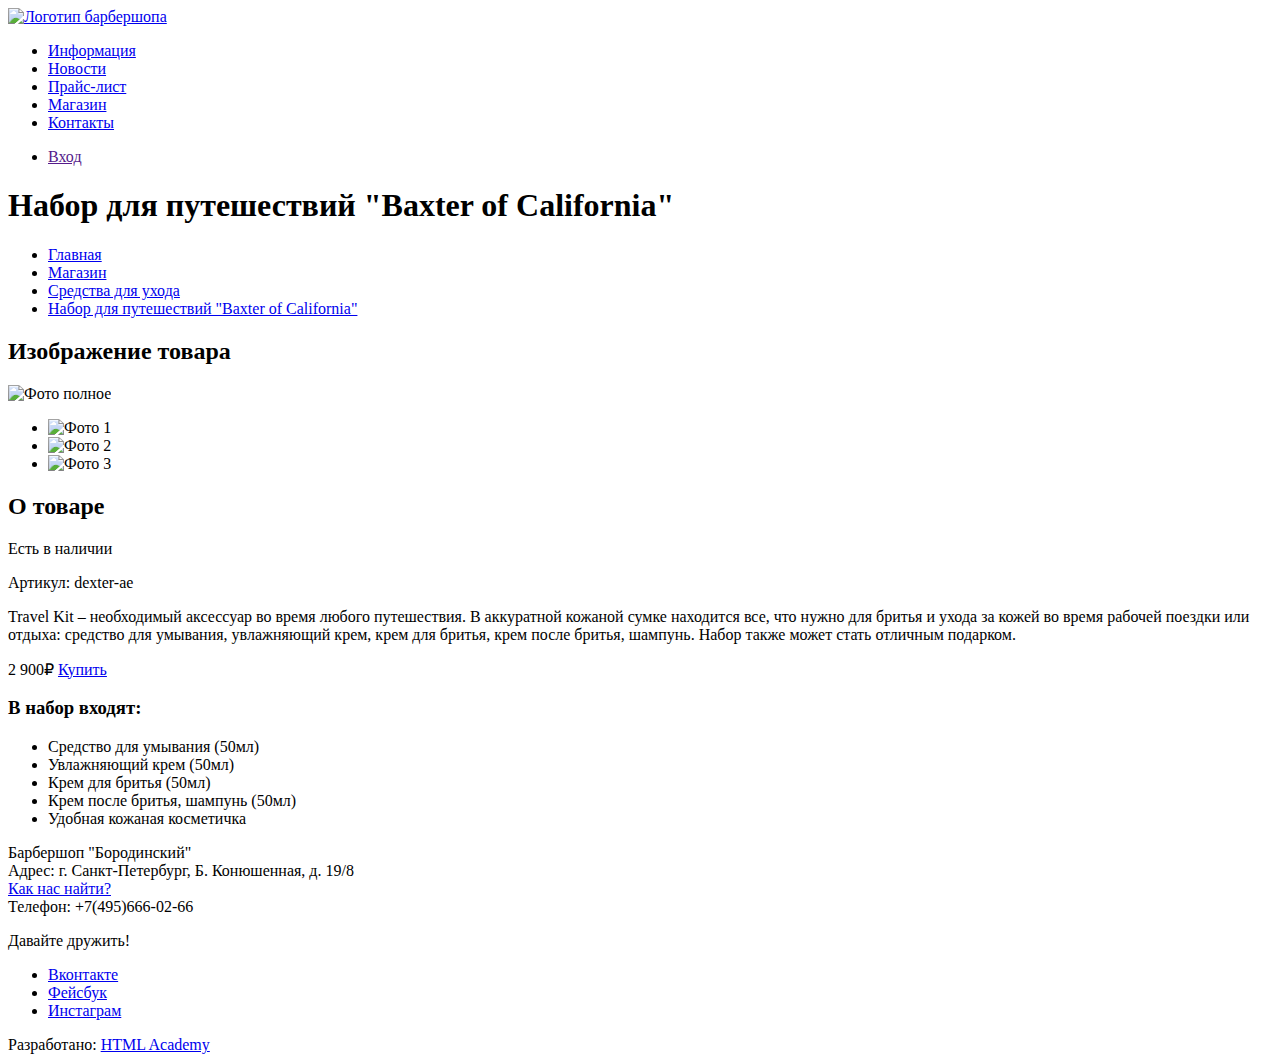
==== catalog-item.html @ 33762629 "Выполнила разметку" ====
<!<!DOCTYPE html>
<html lang="ru">
  <head>
    <meta charset="utf-8">
    <title>Набор для путешествий "Baxter of California"</title>
  </head>
  <body>
    <header class="main-header">
      <nav class="main-navigation">
        <a class="main-header-logo" href="index.html">
          <img scr="img/index-logo.svg" alt="Логотип барбершопа "Бородинский"">
        </a>
        <ul class="site-navigation">
          <li><a href="info.html">Информация</a</li>
          <li><a href="news.html">Новости</a></li>
          <li><a href="price.html">Прайс-лист</a></li>
          <li class="site-navigation-current"><a href="shop.html">Магазин</a></li>
          <li><a href="contacts.html">Контакты</a></li>
        </ul>
        <ul class="user-navigation">
          <li><a href="">Вход</a></li>
        </ul>
      </nav>
    </header>
    <main class="container">
      <h1 class="page-title">Набор для путешествий "Baxter of California"</h1>
      <ul class="breadcrumbs">
        <li><a href="index.html">Главная</a></li>
        <li><a href="shop.html">Магазин</a></li>
        <li><a href="catalog.html">Средства для ухода</a></li>
        <li class="breadcrumbs-current"><a href="catalog-item.html">Набор для путешествий "Baxter of California"</a></li>
      </ul>
      <section class="item-photos">
        <h2 class="visually-hidden">Изображение товара</h2>
        <p><img src="img/product-big.jpg" alt="Фото полное"></p>
        <ul>
          <li><img src="img/product-small-1.jpg" alt="Фото 1"></li>
          <li><img src="img/product-small-2.jpg" alt="Фото 2"></li>
          <li><img src="iimg/product-small-3.jpg" alt="Фото 3"></li>
        </ul>
      </section>
      <section class="item-info">
        <h2 class="visually-hidden">О товаре</h2>
        <p class="item-availability">Есть в наличии</p>
        <p class="item-article">Артикул: dexter-ae</p>
        <p class="item-description">Travel Kit – необходимый аксессуар во время любого путешествия. В аккуратной кожаной сумке находится все, что нужно для бритья и ухода за кожей во время рабочей поездки или отдыха: средство для умывания, увлажняющий крем, крем для бритья, крем после бритья, шампунь. Набор также может стать отличным подарком.</p>
        <p class="item-price">
          <span>2 900₽</span>
          <a class="button" href="#">Купить</a>
        </p>
        <h3>В набор входят:</h3>
        <ul>
          <li>Средство для умывания (50мл)</li>
          <li>Увлажняющий крем (50мл)</li>
          <li>Крем для бритья (50мл)</li>
          <li>Крем после бритья, шампунь (50мл)</li>
          <li>Удобная кожаная косметичка</li>
        </ul>
      </section>
      <footer class="general-footer">
        <p class="footer-contacts">
          Барбершоп "Бородинский"<br>
          Адрес: г. Санкт-Петербург, Б. Конюшенная, д. 19/8<br>
          <a href="map.html">Как нас найти?</a><br>
          Телефон: +7(495)666-02-66
        </p>
        <div class="footer-social">
          <span>Давайте дружить!</span>
          <ul>
            <li class="social-button social-button-vk"><a href="#">Вконтакте</a></li>
            <li class="social-button social-button-fb"><a href="#">Фейсбук</a></li>
            <li class="social-button social-button-inst"><a href="#">Инстаграм</a></li>
          </ul>
        </div>
        <div class="footer-devs">
          <span>Разработано:</span>
          <a class="button" href="https://htmlacademy.ru">HTML Academy</a>
        </div>
      </footer>
    </main>
  </body>
</html>
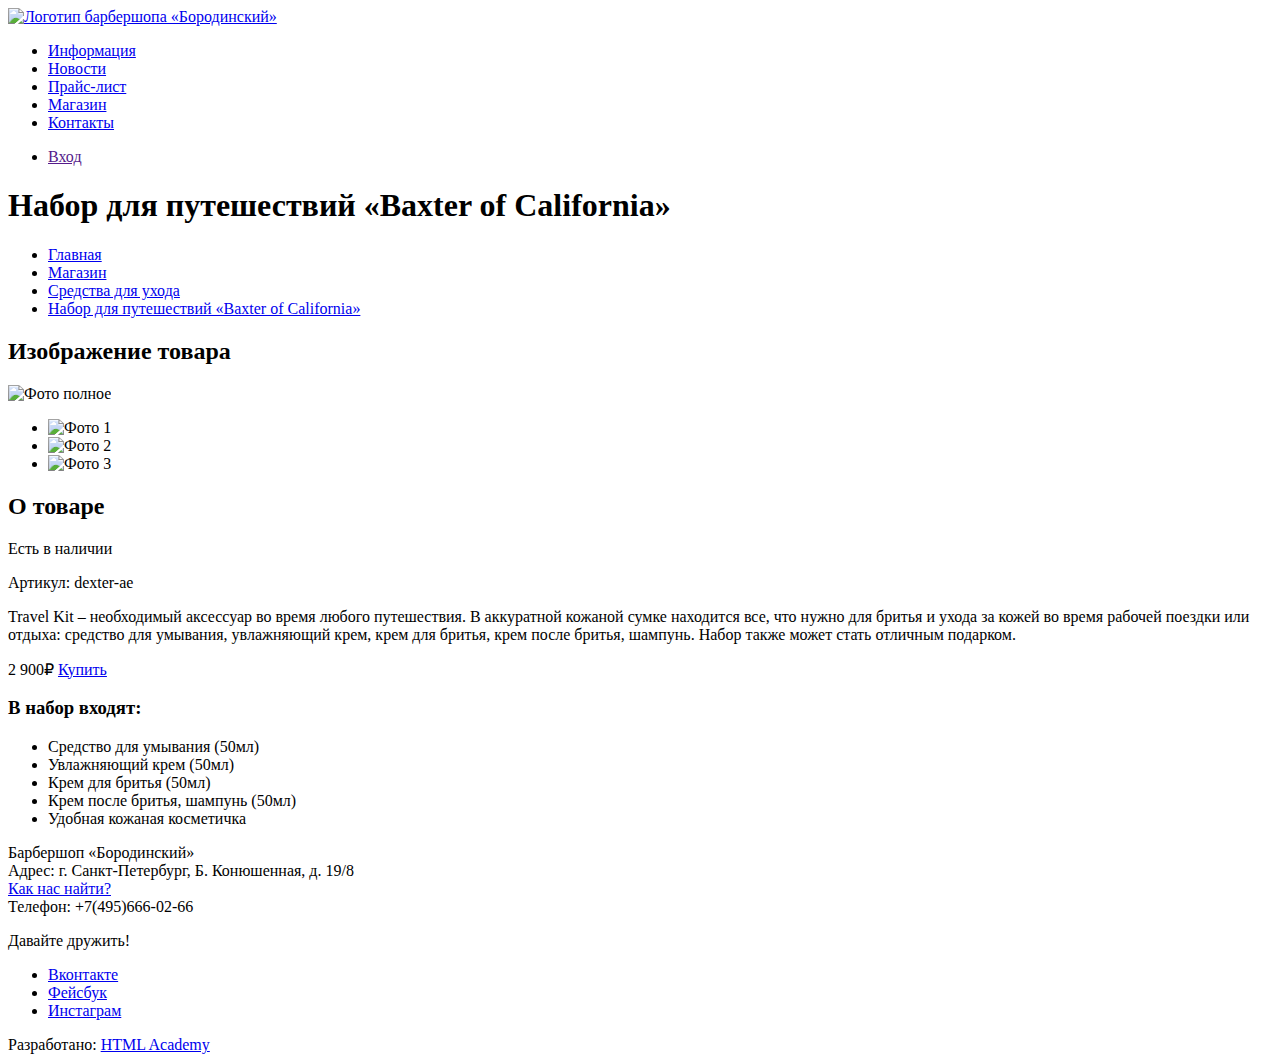
==== commit 15cea607: "Поправила косяки разметки" ====
--- a/catalog-item.html
+++ b/catalog-item.html
@@ -1,17 +1,17 @@
-<!<!DOCTYPE html>
+<!DOCTYPE html>
 <html lang="ru">
   <head>
     <meta charset="utf-8">
-    <title>Набор для путешествий "Baxter of California"</title>
+    <title>Набор для путешествий «Baxter of California»</title>
   </head>
   <body>
     <header class="main-header">
       <nav class="main-navigation">
         <a class="main-header-logo" href="index.html">
-          <img scr="img/index-logo.svg" alt="Логотип барбершопа "Бородинский"">
+          <img src="img/index-logo.svg" alt="Логотип барбершопа «Бородинский»">
         </a>
         <ul class="site-navigation">
-          <li><a href="info.html">Информация</a</li>
+          <li><a href="info.html">Информация</a></li>
           <li><a href="news.html">Новости</a></li>
           <li><a href="price.html">Прайс-лист</a></li>
           <li class="site-navigation-current"><a href="shop.html">Магазин</a></li>
@@ -23,12 +23,12 @@
       </nav>
     </header>
     <main class="container">
-      <h1 class="page-title">Набор для путешествий "Baxter of California"</h1>
+      <h1 class="page-title">Набор для путешествий «Baxter of California»</h1>
       <ul class="breadcrumbs">
         <li><a href="index.html">Главная</a></li>
         <li><a href="shop.html">Магазин</a></li>
         <li><a href="catalog.html">Средства для ухода</a></li>
-        <li class="breadcrumbs-current"><a href="catalog-item.html">Набор для путешествий "Baxter of California"</a></li>
+        <li class="breadcrumbs-current"><a href="catalog-item.html">Набор для путешествий «Baxter of California»</a></li>
       </ul>
       <section class="item-photos">
         <h2 class="visually-hidden">Изображение товара</h2>
@@ -59,7 +59,7 @@
       </section>
       <footer class="general-footer">
         <p class="footer-contacts">
-          Барбершоп "Бородинский"<br>
+          Барбершоп «Бородинский»<br>
           Адрес: г. Санкт-Петербург, Б. Конюшенная, д. 19/8<br>
           <a href="map.html">Как нас найти?</a><br>
           Телефон: +7(495)666-02-66
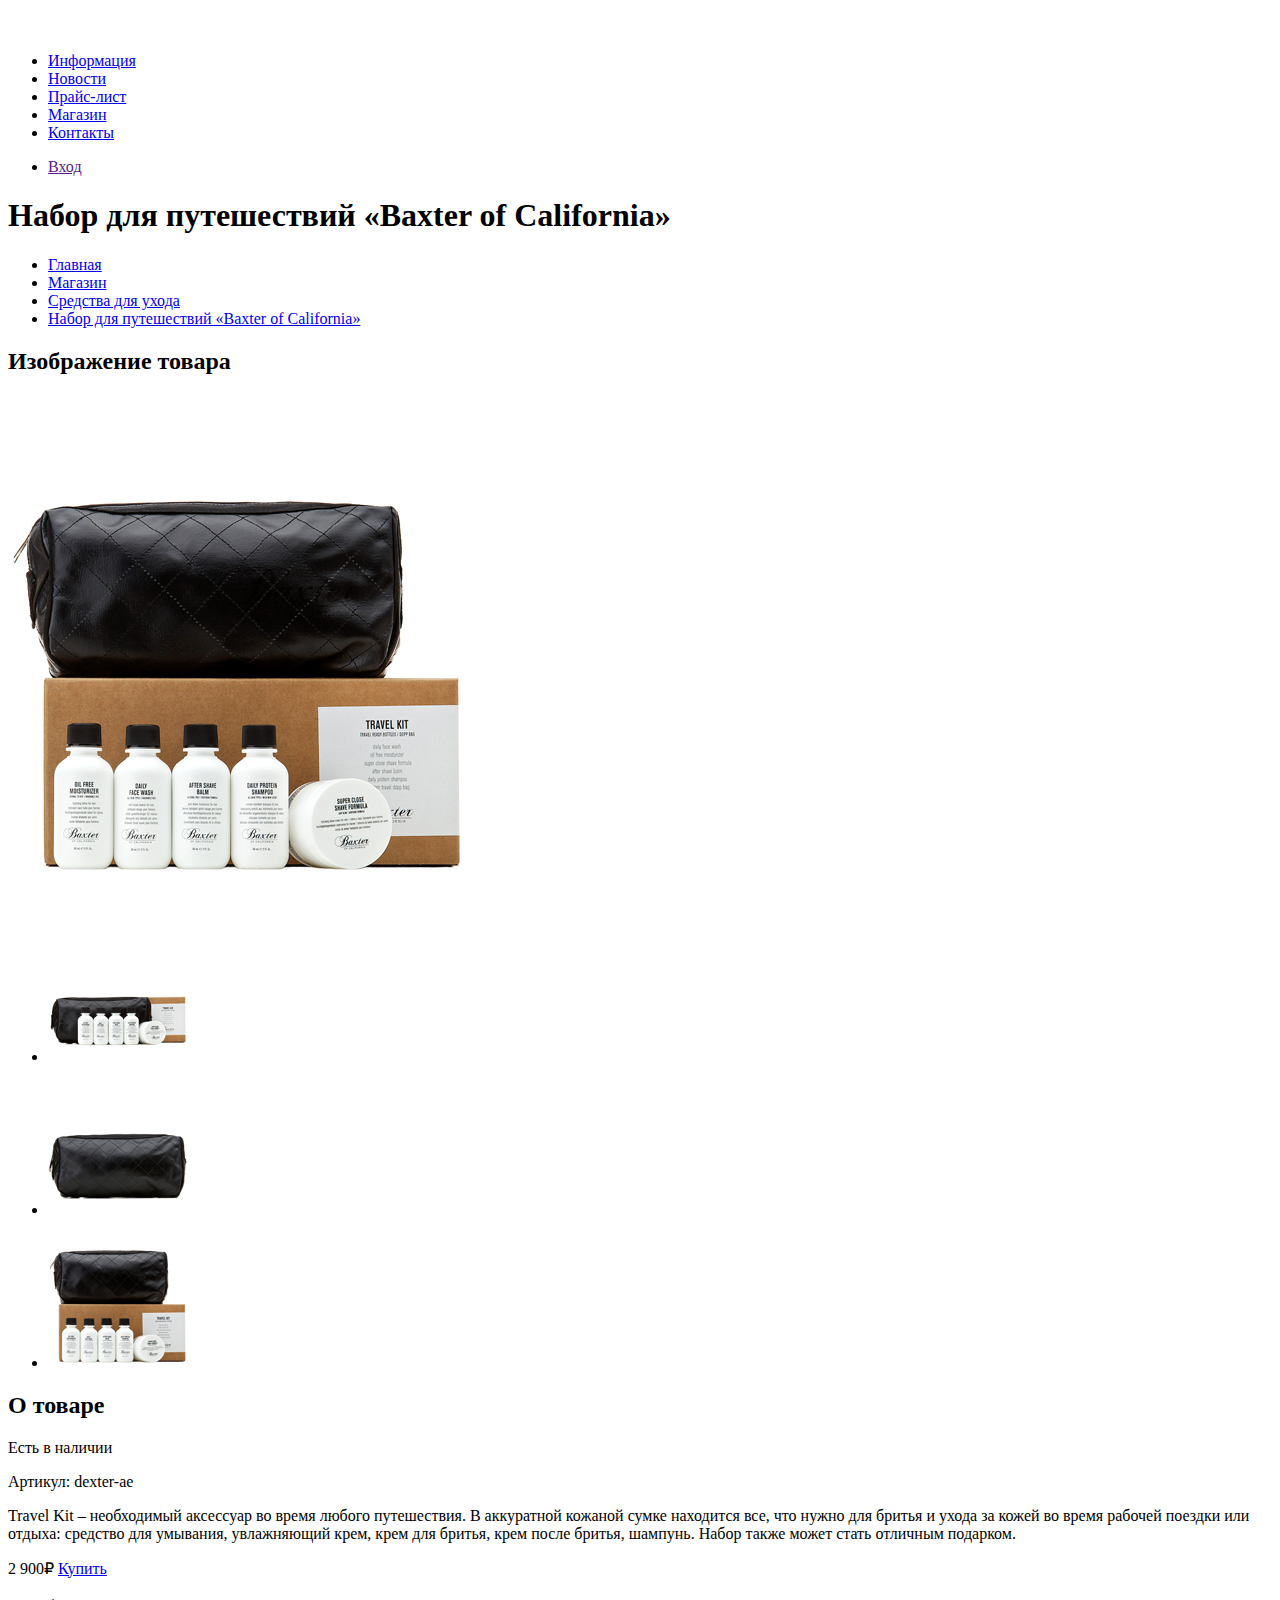
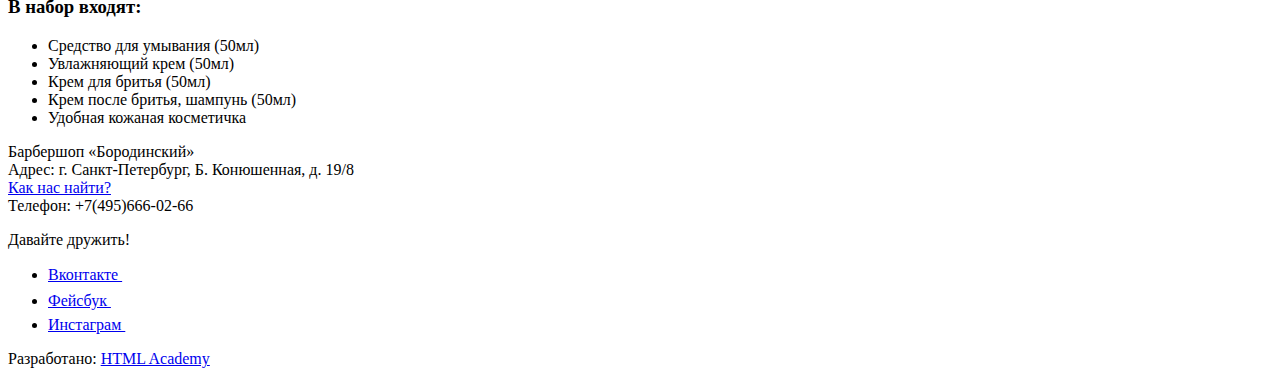
==== commit 6363bbd2: "Добавила графику и разметила страницу Прайс-лист" ====
--- a/catalog-item.html
+++ b/catalog-item.html
@@ -8,13 +8,13 @@
     <header class="main-header">
       <nav class="main-navigation">
         <a class="main-header-logo" href="index.html">
-          <img src="img/index-logo.svg" alt="Логотип барбершопа «Бородинский»">
+          <img src="img/logo.svg" alt="Логотип барбершопа «Бородинский»" width="111" height="24">
         </a>
         <ul class="site-navigation">
           <li><a href="info.html">Информация</a></li>
           <li><a href="news.html">Новости</a></li>
           <li><a href="price.html">Прайс-лист</a></li>
-          <li class="site-navigation-current"><a href="shop.html">Магазин</a></li>
+          <li class="site-navigation-current"><a href="catalog.html">Магазин</a></li>
           <li><a href="contacts.html">Контакты</a></li>
         </ul>
         <ul class="user-navigation">
@@ -32,11 +32,11 @@
       </ul>
       <section class="item-photos">
         <h2 class="visually-hidden">Изображение товара</h2>
-        <p><img src="img/product-big.jpg" alt="Фото полное"></p>
+        <p><img src="img/product-big.png" alt="Фото полное" width="460" height="498"></p>
         <ul>
-          <li><img src="img/product-small-1.jpg" alt="Фото 1"></li>
-          <li><img src="img/product-small-2.jpg" alt="Фото 2"></li>
-          <li><img src="iimg/product-small-3.jpg" alt="Фото 3"></li>
+          <li><img src="img/product-small-1.png" alt="Фото 1" width="140" height="149"></li>
+          <li><img src="img/product-small-2.png" alt="Фото 2" "140" height="149"></li>
+          <li><img src="img/product-small-3.png" alt="Фото 3" "140" height="149"></li>
         </ul>
       </section>
       <section class="item-info">
@@ -67,9 +67,15 @@
         <div class="footer-social">
           <span>Давайте дружить!</span>
           <ul>
-            <li class="social-button social-button-vk"><a href="#">Вконтакте</a></li>
-            <li class="social-button social-button-fb"><a href="#">Фейсбук</a></li>
-            <li class="social-button social-button-inst"><a href="#">Инстаграм</a></li>
+            <li class="social-button social-button-vk"><a href="#">Вконтакте
+              <img src="img/vk.svg" alt="Вконтакте" width="27" height="15">
+            </a></li>
+            <li class="social-button social-button-fb"><a href="#">Фейсбук
+              <img src="img/facebook.svg" alt="Фэйсбук" width="11" height="22">
+            </a></li>
+            <li class="social-button social-button-inst"><a href="#">Инстаграм
+              <img src="img/instagram.svg" alt="Инстаграм" width="20" height="20">
+            </a></li>
           </ul>
         </div>
         <div class="footer-devs">
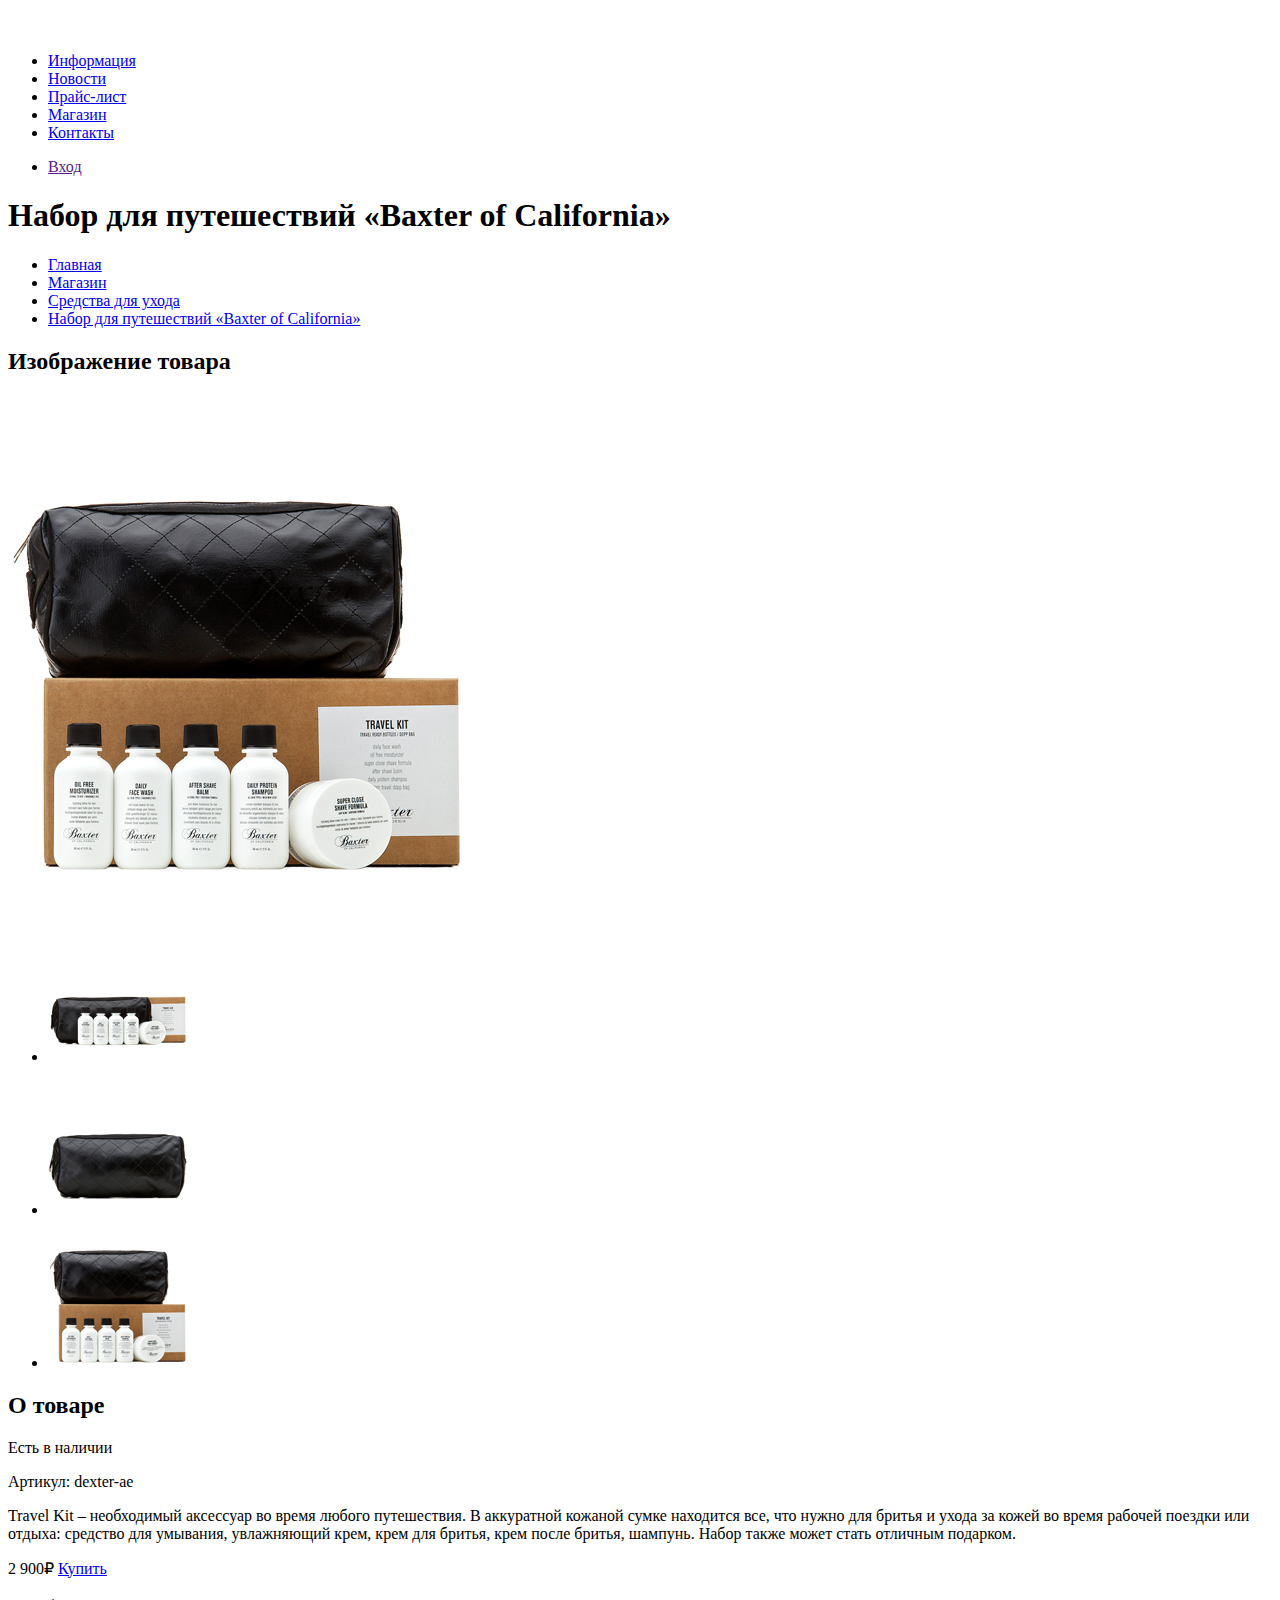
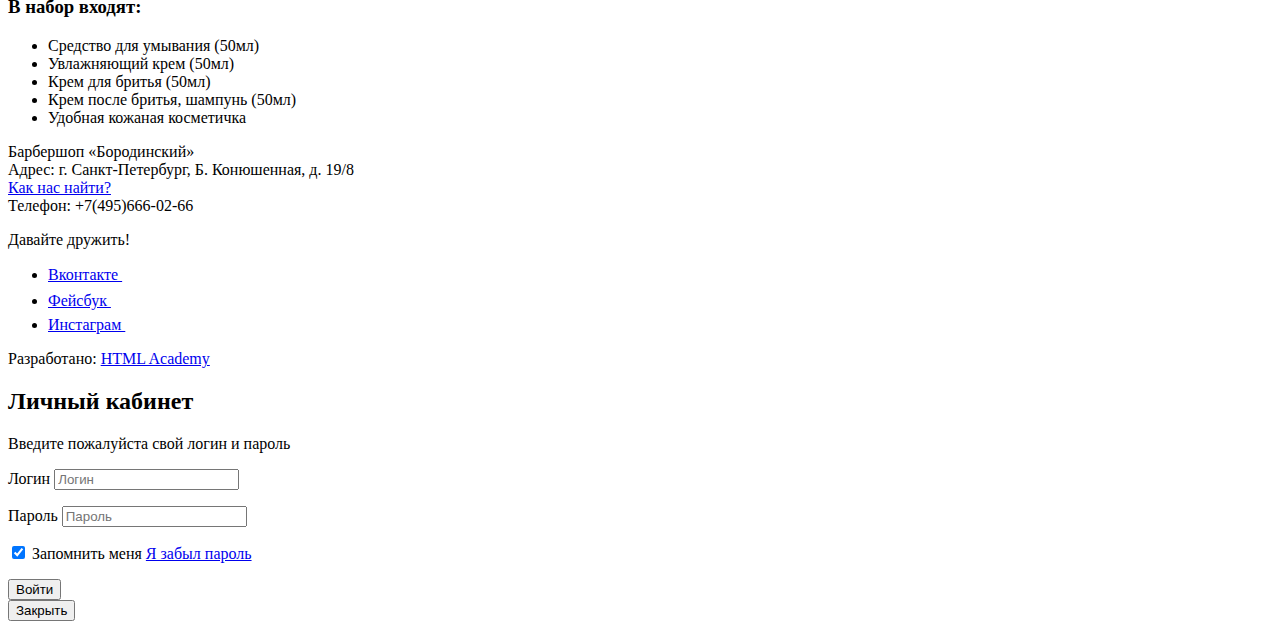
==== commit 1f54475f: "Добавила формы, проверила доступность" ====
--- a/catalog-item.html
+++ b/catalog-item.html
@@ -32,11 +32,11 @@
       </ul>
       <section class="item-photos">
         <h2 class="visually-hidden">Изображение товара</h2>
-        <p><img src="img/product-big.png" alt="Фото полное" width="460" height="498"></p>
+        <p><img src="img/product-big.png" alt="Фото набора со всеми продуктами" width="460" height="498"></p>
         <ul>
-          <li><img src="img/product-small-1.png" alt="Фото 1" width="140" height="149"></li>
-          <li><img src="img/product-small-2.png" alt="Фото 2" "140" height="149"></li>
-          <li><img src="img/product-small-3.png" alt="Фото 3" "140" height="149"></li>
+          <li><img src="img/product-small-1.png" alt="Фото набора поменьше 1" width="140" height="149"></li>
+          <li><img src="img/product-small-2.png" alt="Фото набора поменьше 2" "140" height="149"></li>
+          <li><img src="img/product-small-3.png" alt="Фото набора поменьше 3" "140" height="149"></li>
         </ul>
       </section>
       <section class="item-info">
@@ -83,6 +83,29 @@
           <a class="button" href="https://htmlacademy.ru">HTML Academy</a>
         </div>
       </footer>
+      <section class="modal modal-login">
+        <h2>Личный кабинет</h2>
+        <p>Введите пожалуйста свой логин и пароль</p>
+        <form action="" method="get">
+          <p>
+            <label class="visually-hidden" for="user-login">Логин</label>
+            <input class="login-icon-user" type="text" name="login" id="user-login" placeholder="Логин">
+          </p>
+          <p>
+            <label class="visually-hidden" for="user-password">Пароль</label>
+            <input class="login-icon-password" type="password" name="password" id="user-password" placeholder="Пароль">
+          </p>
+          <p>
+            <label>
+              <input type="checkbox" name="remember" checked>
+              Запомнить меня
+            </label>
+            <a class="restore" href="#">Я забыл пароль</a>
+          </p>
+          <button class="button button-login" type="submit">Войти</button>
+        </form>
+        <button class="modal-close" type="button">Закрыть</button>
+      </section>
     </main>
   </body>
 </html>
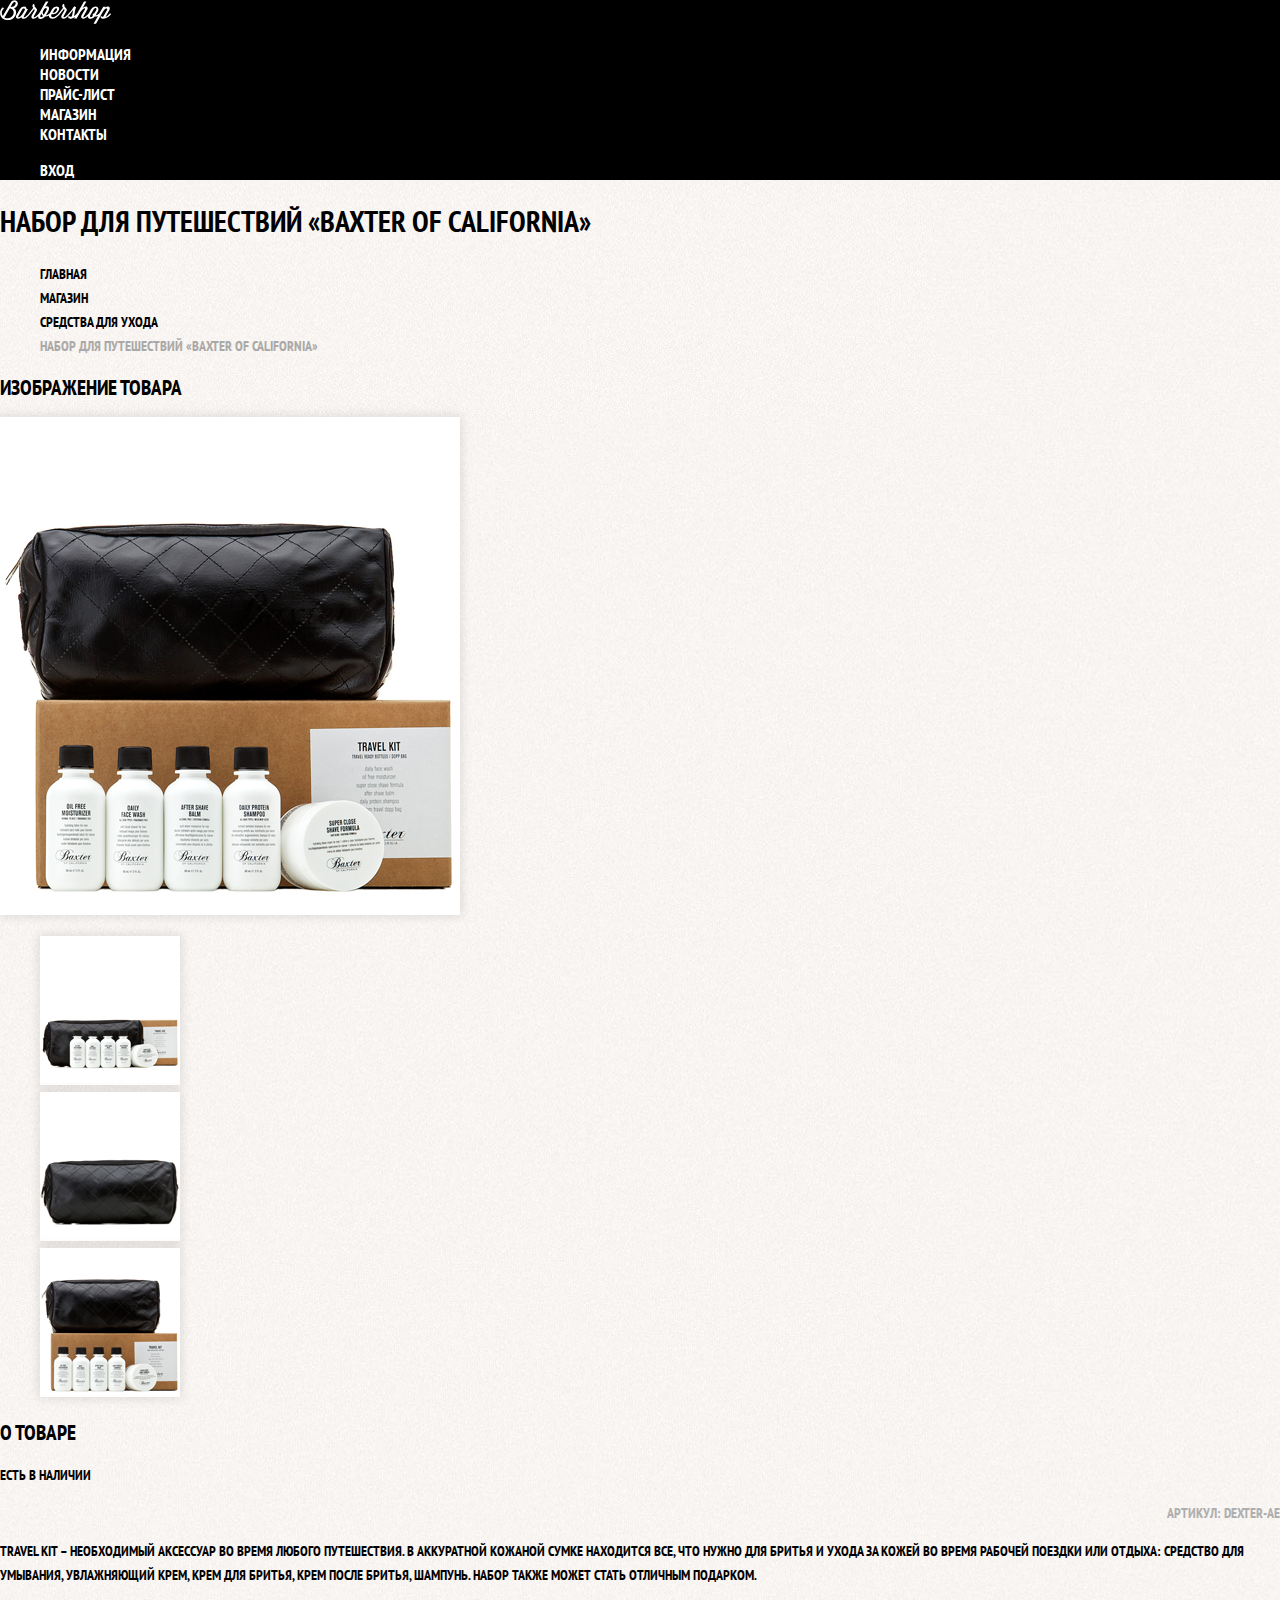
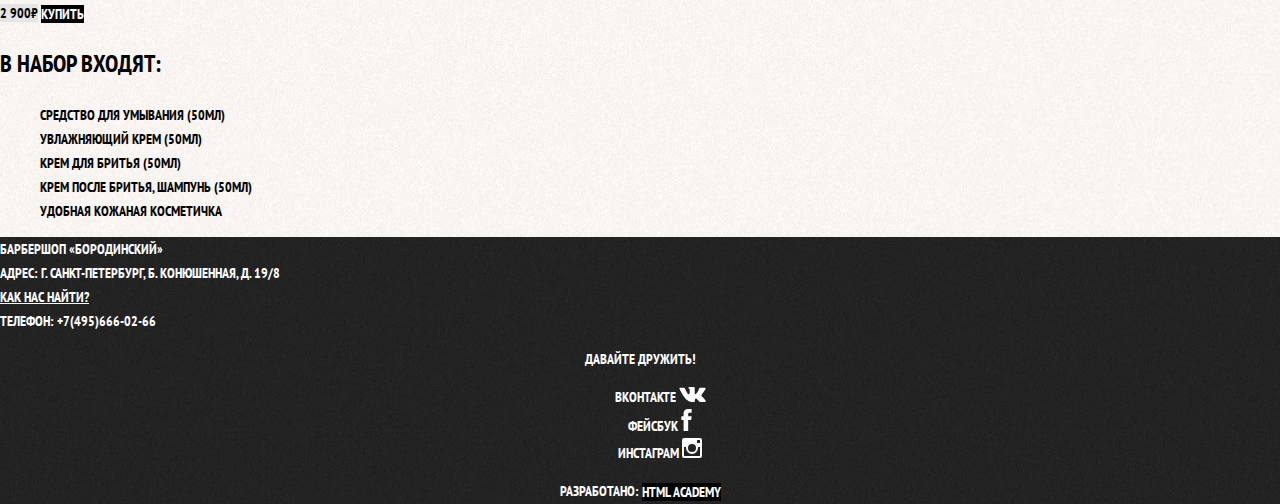
==== commit aabb85a1: "Выполнила базовую стилизацию" ====
--- a/catalog-item.html
+++ b/catalog-item.html
@@ -3,8 +3,11 @@
   <head>
     <meta charset="utf-8">
     <title>Набор для путешествий «Baxter of California»</title>
+    <link href="https://fonts.googleapis.com/css?family=PT+Sans+Narrow:400,700&amp;subset=cyrillic" rel="stylesheet">
+    <link href="css/normalize.css" rel="stylesheet">
+    <link href="css/style.css" rel="stylesheet">
   </head>
-  <body>
+  <body class="inner-page">
     <header class="main-header">
       <nav class="main-navigation">
         <a class="main-header-logo" href="index.html">
@@ -28,12 +31,12 @@
         <li><a href="index.html">Главная</a></li>
         <li><a href="shop.html">Магазин</a></li>
         <li><a href="catalog.html">Средства для ухода</a></li>
-        <li class="breadcrumbs-current"><a href="catalog-item.html">Набор для путешествий «Baxter of California»</a></li>
+        <li class="breadcrumbs-current">Набор для путешествий «Baxter of California»</li>
       </ul>
       <section class="item-photos">
         <h2 class="visually-hidden">Изображение товара</h2>
         <p><img src="img/product-big.png" alt="Фото набора со всеми продуктами" width="460" height="498"></p>
-        <ul>
+        <ul class="item-photo-preview">
           <li><img src="img/product-small-1.png" alt="Фото набора поменьше 1" width="140" height="149"></li>
           <li><img src="img/product-small-2.png" alt="Фото набора поменьше 2" "140" height="149"></li>
           <li><img src="img/product-small-3.png" alt="Фото набора поменьше 3" "140" height="149"></li>
@@ -86,7 +89,7 @@
       <section class="modal modal-login">
         <h2>Личный кабинет</h2>
         <p>Введите пожалуйста свой логин и пароль</p>
-        <form action="" method="get">
+        <form class="login-form" action="https://echo.htmlacademy.ru" method="post">
           <p>
             <label class="visually-hidden" for="user-login">Логин</label>
             <input class="login-icon-user" type="text" name="login" id="user-login" placeholder="Логин">
--- a/css/style.css
+++ b/css/style.css
@@ -0,0 +1,384 @@
+body {
+  margin: 0;
+  padding: 0;
+
+  font-family: "PT Sans Narrow", Arial, sans-serif;
+  font-size: 14px;
+  line-height: 24px;
+  text-transform: uppercase;
+  font-weight: 700;
+  color: #ffffff;
+
+  background-color: #000000;
+  background-image: url("../img/main-background.jpg");
+  background-position: top center;
+  background-repeat: no-repeat;
+}
+
+.inner-page {
+  color: #000000;
+
+  background-color: #f9f6f3;
+  background-image: url("../img/pattern-light.jpg");
+  background-position: 0 0;
+  background-repeat: repeat;
+}
+
+a {
+  text-decoration: none;
+}
+
+.button {
+  font: inherit;
+
+  text-align: center;
+  color: #ffffff;
+  vertical-align: middle;
+  text-transform: uppercase;
+
+  background-color: #000000;
+  border: none;
+}
+
+.button:focus,
+.button:hover,
+.button:active {
+  background-color: #663d15;
+}
+.main-navigation {
+  font-size: 16px;
+  line-height: 20px;
+  color: #ffffff;
+
+  background-color: #000000;
+}
+
+.site-navigation,
+.user-navigation {
+  list-style: none;
+}
+
+.site-navigation a,
+.user-navigation a {
+  color: #ffffff;
+}
+
+.site-navigation a:hover,
+.site-navigation a:focus,
+.user-navigation a:hover,
+.user-navigation a:focus {
+  background-color: #242424;
+}
+
+.features-list {
+  list-style: none;
+}
+
+.feature-item {
+  text-align: center;
+}
+
+.feature-item h3 {
+  font-size: 32px;
+  line-height: 40px;
+}
+
+.index-column {
+  color: #000000;
+
+  background-color: #ffffff;
+  background-image: url("../img/pattern-light.jpg");
+  background-position: 0 0;
+  background-repeat: repeat;
+}
+
+.index-column h2 {
+  font-size: 32px;
+  line-height: 40px;
+}
+
+.news-list {
+  list-style: none;
+}
+
+.news-item time {
+  text-transform: none;
+}
+
+.gallery-content {
+  background-color: #e5e5e5;
+  border: 7px solid #ffffff;
+}
+
+.appointment-info input {
+  font: inherit;
+
+  background-color: transparent;
+  border: 2px solid #000000;
+}
+
+.appointment-item input:focus {
+  border-color: #663d15;
+}
+
+.page-title {
+  font-size: 30px;
+  line-height: 42px;
+}
+
+.breadcrumbs {
+  list-style: none;
+}
+
+.breadcrumbs a {
+  color: #000000;
+}
+
+.breadcrumbs a:hover,
+.breadcrumbs a:focus{
+  text-decoration: underline;
+}
+
+.breadcrumbs-current{
+  color: #aba9a7;
+}
+
+.filters fieldset {
+  border: none;
+}
+
+.filters legend {
+  font-size: 24px;
+  line-height: 30px;
+}
+
+.filters ul {
+  list-style: none;
+  line-height: 18px;
+}
+
+.filter-input:hover + label,
+.filter-input:focus + label {
+  color: #663d15;
+}
+
+.filter-input:disabled + label {
+  color: #000000;
+
+  opacity: 0.5;
+}
+
+.item-list {
+  list-style: none;
+}
+
+.item-card {
+  background-color: #f8f8f8;
+  box-shadow: 0 0 10px rgba(0, 0, 0, 0.1);
+}
+
+.item-card:hover {
+  box-shadow: 0 0 10px rgba(0, 0, 0, 0.2);
+}
+
+.item-card a {
+  color: #000000;
+}
+
+.item-card h3 {
+  font-size: 14px;
+  line-height: 18px;
+}
+
+.item-class {
+  text-transform: none;
+}
+
+.item-price span {
+  font-size: 14px;
+  line-height: 20px;
+  text-align: center;
+
+  background-color: #e5e5e5;
+}
+
+.item-price .button {
+  color: #ffffff;
+  line-height: 20px;
+}
+
+.pagination-list {
+  list-style: none;
+}
+
+.pagination-item a{
+  color: #ffffff;
+
+  background-color: #000000;
+}
+
+.pagination-item a:hover,
+.pagination-item a:focus,
+.pagination-item a:active {
+  background-color: #663d15;
+}
+
+.pagination-item-current a{
+  color: #000000;
+
+  background-color: #ffffff;
+}
+
+.pagination-item-current a:hover,
+.pagination-item-current a:focus,
+.pagination-item-current a:active {
+  color: #000000;
+
+  background-color: #ffffff;
+}
+
+.item-photo-preview {
+  list-style: none;
+}
+
+.item-photos img {
+  box-shadow: 0 0 10px 2px rgba(0, 0, 0, 0.1);
+}
+
+.item-article {
+  text-align: right;
+  color: #aeaeae;
+}
+
+.item-info h3 {
+  font-size: 24px;
+  line-height: 30px;
+}
+
+.item-info ul {
+  list-style: none;
+}
+
+.price-slogan {
+  font-size: 48px;
+  line-height: 48px;
+  text-align: center;
+}
+
+.use-products h2{
+  font-size: 24px;
+  line-height: 30px;
+}
+
+.use-products ul {
+  list-style: none;
+}
+
+.our-price h2 {
+  font-size: 24px;
+  line-height: 30px;
+}
+
+.our-price table {
+  border-collapse: collapse;
+}
+
+.our-price td {
+  border: 2px solid #000000;
+  border-collapse: collapse;
+
+  background-color: #f9f6f3;
+}
+
+.short-about-us h2 {
+  font-size: 24px;
+  line-height: 30px;
+}
+
+.general-footer {
+  color: #ffffff;
+
+  background-color: #232323;
+  background-image: url("../img/pattern-dark.jpg");
+  background-position: 0 0;
+  background-repeat: repeat;
+}
+
+.footer-contacts a{
+  color: #ffffff;
+  text-decoration: underline;
+}
+.footer-contacts a:hover,
+.footer-contacts a:focus {
+  text-decoration: none;
+}
+
+.footer-social {
+  text-align: center;
+}
+
+.footer-social ul {
+  list-style: none;
+}
+
+.social-button a {
+  color: #ffffff;
+}
+
+.footer-devs {
+  text-align: center;
+}
+
+.footer-devs .button:hover,
+.footer-devs .button:focus {
+  color: #000000;
+
+  background-color: #ffffff;
+}
+
+.modal {
+  color: #000000;
+
+  background-color: #ffffff;
+  background-image: url("../img/pattern-light.jpg");
+  background-position: 0 0;
+  background-repeat: repeat;
+}
+
+.modal h2 {
+  font-size: 30px;
+  line-height: 42px;
+}
+
+.login-form input[type="text"],
+.login-form input[type="password"] {
+  font: inherit;
+  color: #000000;
+  text-transform: uppercase;
+
+  background-color: #f9f6f3;
+  border: 2px solid #000000;
+}
+
+.login-form input:focus {
+  border-color: #663d15;
+}
+
+.login-checkbox:focus,
+.login-checkbox:hover {
+  color: #663d15;
+}
+
+.restore {
+  color: #000000;
+  text-decoration: underline;
+}
+
+.restore:hover,
+.restore:focus {
+  text-decoration: none;
+}
+
+.modal {
+  display: none;
+}
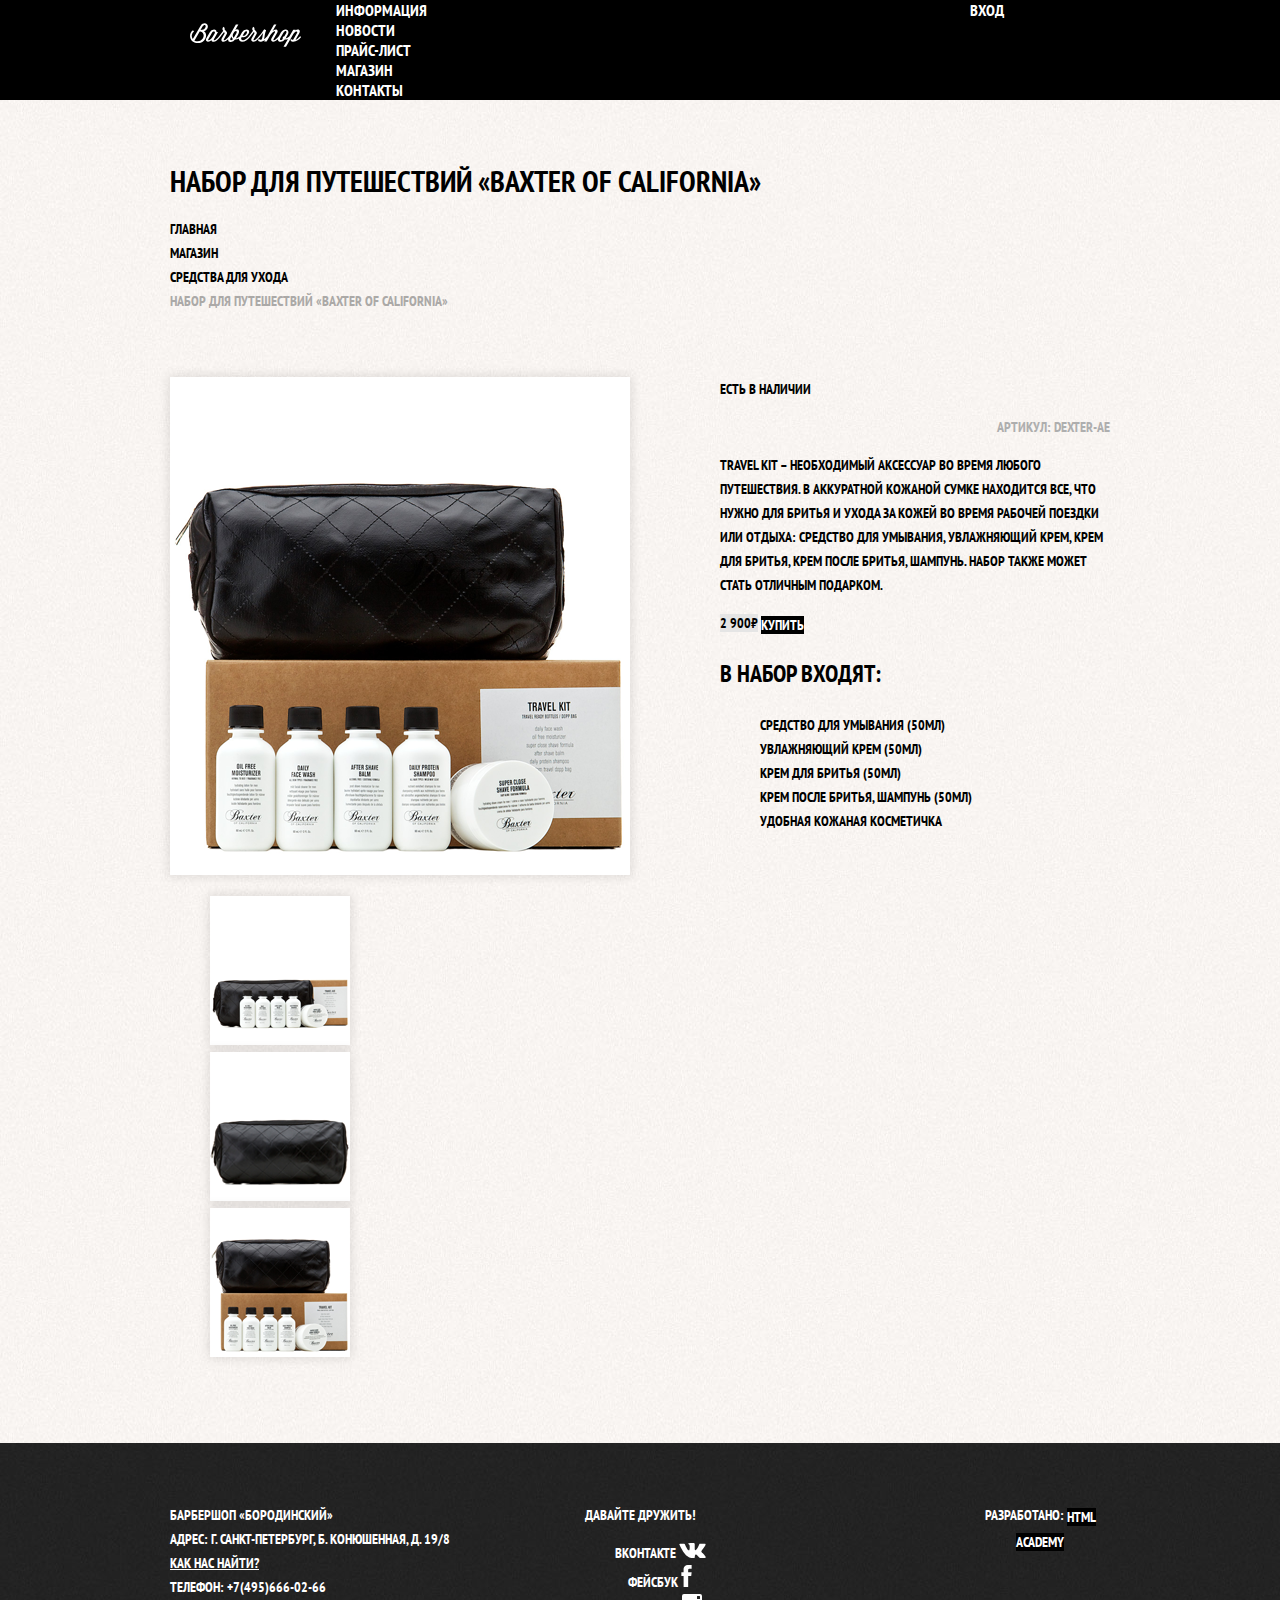
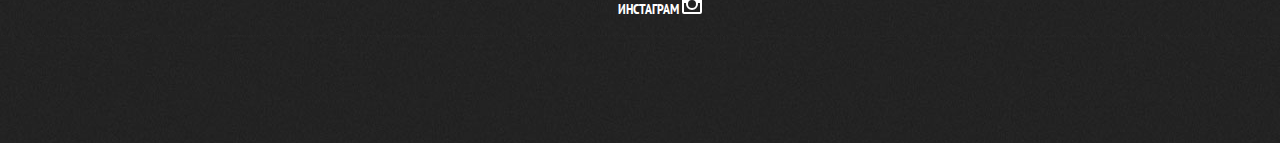
==== commit 304d9770: "Начала строить сетку" ====
--- a/catalog-item.html
+++ b/catalog-item.html
@@ -10,9 +10,10 @@
   <body class="inner-page">
     <header class="main-header">
       <nav class="main-navigation">
-        <a class="main-header-logo" href="index.html">
-          <img src="img/logo.svg" alt="Логотип барбершопа «Бородинский»" width="111" height="24">
-        </a>
+        <div class="main-navigation-wrapper container">
+          <a class="general-header-logo" href="index.html">
+            <img src="img/logo.svg" alt="Логотип барбершопа «Бородинский»" width="111" height="24">
+          </a>
         <ul class="site-navigation">
           <li><a href="info.html">Информация</a></li>
           <li><a href="news.html">Новости</a></li>
@@ -33,34 +34,38 @@
         <li><a href="catalog.html">Средства для ухода</a></li>
         <li class="breadcrumbs-current">Набор для путешествий «Baxter of California»</li>
       </ul>
-      <section class="item-photos">
-        <h2 class="visually-hidden">Изображение товара</h2>
-        <p><img src="img/product-big.png" alt="Фото набора со всеми продуктами" width="460" height="498"></p>
-        <ul class="item-photo-preview">
-          <li><img src="img/product-small-1.png" alt="Фото набора поменьше 1" width="140" height="149"></li>
-          <li><img src="img/product-small-2.png" alt="Фото набора поменьше 2" "140" height="149"></li>
-          <li><img src="img/product-small-3.png" alt="Фото набора поменьше 3" "140" height="149"></li>
-        </ul>
-      </section>
-      <section class="item-info">
-        <h2 class="visually-hidden">О товаре</h2>
-        <p class="item-availability">Есть в наличии</p>
-        <p class="item-article">Артикул: dexter-ae</p>
-        <p class="item-description">Travel Kit – необходимый аксессуар во время любого путешествия. В аккуратной кожаной сумке находится все, что нужно для бритья и ухода за кожей во время рабочей поездки или отдыха: средство для умывания, увлажняющий крем, крем для бритья, крем после бритья, шампунь. Набор также может стать отличным подарком.</p>
-        <p class="item-price">
-          <span>2 900₽</span>
-          <a class="button" href="#">Купить</a>
-        </p>
-        <h3>В набор входят:</h3>
-        <ul>
-          <li>Средство для умывания (50мл)</li>
-          <li>Увлажняющий крем (50мл)</li>
-          <li>Крем для бритья (50мл)</li>
-          <li>Крем после бритья, шампунь (50мл)</li>
-          <li>Удобная кожаная косметичка</li>
-        </ul>
-      </section>
-      <footer class="general-footer">
+      <div class="catalog-columns">
+        <section class="item-photos">
+          <h2 class="visually-hidden">Изображение товара</h2>
+          <p><img src="img/product-big.png" alt="Фото набора со всеми продуктами" width="460" height="498"></p>
+          <ul class="item-photo-preview">
+            <li><img src="img/product-small-1.png" alt="Фото набора поменьше 1" width="140" height="149"></li>
+            <li><img src="img/product-small-2.png" alt="Фото набора поменьше 2" "140" height="149"></li>
+            <li><img src="img/product-small-3.png" alt="Фото набора поменьше 3" "140" height="149"></li>
+          </ul>
+        </section>
+        <section class="item-info">
+          <h2 class="visually-hidden">О товаре</h2>
+          <p class="item-availability">Есть в наличии</p>
+          <p class="item-article">Артикул: dexter-ae</p>
+          <p class="item-description">Travel Kit – необходимый аксессуар во время любого путешествия. В аккуратной кожаной сумке находится все, что нужно для бритья и ухода за кожей во время рабочей поездки или отдыха: средство для умывания, увлажняющий крем, крем для бритья, крем после бритья, шампунь. Набор также может стать отличным подарком.</p>
+          <p class="item-price">
+            <span>2 900₽</span>
+            <a class="button" href="#">Купить</a>
+          </p>
+          <h3>В набор входят:</h3>
+          <ul>
+            <li>Средство для умывания (50мл)</li>
+            <li>Увлажняющий крем (50мл)</li>
+            <li>Крем для бритья (50мл)</li>
+            <li>Крем после бритья, шампунь (50мл)</li>
+            <li>Удобная кожаная косметичка</li>
+          </ul>
+        </section>
+      </div>
+    </main>
+    <footer class="general-footer">
+      <div class="general-footer-wrapper container">
         <p class="footer-contacts">
           Барбершоп «Бородинский»<br>
           Адрес: г. Санкт-Петербург, Б. Конюшенная, д. 19/8<br>
@@ -71,13 +76,13 @@
           <span>Давайте дружить!</span>
           <ul>
             <li class="social-button social-button-vk"><a href="#">Вконтакте
-              <img src="img/vk.svg" alt="Вконтакте" width="27" height="15">
+              <img src="img/vk.svg" alt="Барбершоп во Вконтакте" width="27" height="15">
             </a></li>
             <li class="social-button social-button-fb"><a href="#">Фейсбук
-              <img src="img/facebook.svg" alt="Фэйсбук" width="11" height="22">
+              <img src="img/facebook.svg" alt="Барбершоп в Фэйсбук" width="11" height="22">
             </a></li>
             <li class="social-button social-button-inst"><a href="#">Инстаграм
-              <img src="img/instagram.svg" alt="Инстаграм" width="20" height="20">
+              <img src="img/instagram.svg" alt="Барбершоп в Инстаграм" width="20" height="20">
             </a></li>
           </ul>
         </div>
@@ -85,30 +90,30 @@
           <span>Разработано:</span>
           <a class="button" href="https://htmlacademy.ru">HTML Academy</a>
         </div>
-      </footer>
-      <section class="modal modal-login">
-        <h2>Личный кабинет</h2>
-        <p>Введите пожалуйста свой логин и пароль</p>
-        <form class="login-form" action="https://echo.htmlacademy.ru" method="post">
-          <p>
-            <label class="visually-hidden" for="user-login">Логин</label>
-            <input class="login-icon-user" type="text" name="login" id="user-login" placeholder="Логин">
-          </p>
-          <p>
-            <label class="visually-hidden" for="user-password">Пароль</label>
-            <input class="login-icon-password" type="password" name="password" id="user-password" placeholder="Пароль">
-          </p>
-          <p>
-            <label>
-              <input type="checkbox" name="remember" checked>
-              Запомнить меня
-            </label>
-            <a class="restore" href="#">Я забыл пароль</a>
-          </p>
-          <button class="button button-login" type="submit">Войти</button>
-        </form>
-        <button class="modal-close" type="button">Закрыть</button>
-      </section>
-    </main>
+      </div>
+    </footer>
+    <section class="modal modal-login">
+      <h2>Личный кабинет</h2>
+      <p>Введите пожалуйста свой логин и пароль</p>
+      <form class="login-form" action="https://echo.htmlacademy.ru" method="post">
+        <p>
+          <label class="visually-hidden" for="user-login">Логин</label>
+          <input class="login-icon-user" type="text" name="login" id="user-login" placeholder="Логин">
+        </p>
+        <p>
+          <label class="visually-hidden" for="user-password">Пароль</label>
+          <input class="login-icon-password" type="password" name="password" id="user-password" placeholder="Пароль">
+        </p>
+        <p>
+          <label>
+            <input type="checkbox" name="remember" checked>
+            Запомнить меня
+          </label>
+          <a class="restore" href="#">Я забыл пароль</a>
+        </p>
+        <button class="button button-login" type="submit">Войти</button>
+      </form>
+      <button class="modal-close" type="button">Закрыть</button>
+    </section>
   </body>
 </html>
--- a/css/style.css
+++ b/css/style.css
@@ -15,6 +15,20 @@
   background-repeat: no-repeat;
 }
 
+.container {
+  width: 940px;
+  padding: 0 10px;
+  margin: 0 auto;
+}
+
+.visually-hidden {
+  position: absolute;
+  clip: rect(0 0 0 0);
+  width: 1px;
+  height: 1px;
+  margin: -1px;
+}
+
 .inner-page {
   color: #000000;
 
@@ -45,12 +59,41 @@
 .button:active {
   background-color: #663d15;
 }
+
+.general-header-logo {
+  padding: 23px 20px;
+}
+
 .main-navigation {
   font-size: 16px;
   line-height: 20px;
   color: #ffffff;
 
   background-color: #000000;
+}
+
+.main-navigation ul {
+  margin: 0;
+  padding: 0;
+}
+
+.main-navigation-wrapper {
+  margin-bottom: 60px;
+  display: flex;
+  justify-content: space-between;
+  min-height: 70px;
+}
+.site-navigation {
+  width: 620px;
+}
+.user-navigation {
+  width: 140px;
+}
+
+.main-header-logo {
+  display: block;
+  text-align: center;
+  margin-bottom: 75px;
 }
 
 .site-navigation,
@@ -72,10 +115,18 @@
 
 .features-list {
   list-style: none;
+  min-height: 170px;
+  margin: 0;
+  padding: 0;
+  display: flex;
+  justify-content: space-between;
+  padding-bottom: 80px;
 }
 
 .feature-item {
   text-align: center;
+  width: 300px;
+  min-height: 170px;
 }
 
 .feature-item h3 {
@@ -84,6 +135,11 @@
 }
 
 .index-column {
+  display: flex;
+  justify-content: space-between;
+  padding: 50px 80px;
+  margin-bottom: 36px;
+
   color: #000000;
 
   background-color: #ffffff;
@@ -97,6 +153,24 @@
   line-height: 40px;
 }
 
+.news {
+  min-height: 135px;
+  width: 380px;
+}
+.gallery {
+  min-height: 135px;
+  width: 300px;
+}
+.contacts {
+  min-height: 135px;
+  width: 380px;
+}
+
+.appointment {
+  min-height: 135px;
+  width: 300px;
+}
+
 .news-list {
   list-style: none;
 }
@@ -124,10 +198,18 @@
 .page-title {
   font-size: 30px;
   line-height: 42px;
+  margin: 0;
+  margin-bottom: 15px;
+  padding: 0;
+  min-height: 42px;
 }
 
 .breadcrumbs {
   list-style: none;
+  padding: 0;
+  margin: 0;
+  margin-bottom: 50px;
+  min-height: 24px;
 }
 
 .breadcrumbs a {
@@ -143,6 +225,16 @@
   color: #aba9a7;
 }
 
+.catalog-columns {
+  display: flex;
+  justify-content: space-between;
+}
+
+.filters {
+  width: 180px;
+  min-height: 687px;
+}
+
 .filters fieldset {
   border: none;
 }
@@ -168,13 +260,28 @@
   opacity: 0.5;
 }
 
+.items {
+  width: 700px;
+  min-height: 687px;
+  margin-left: 50px;
+}
+
 .item-list {
   list-style: none;
+  display: flex;
+  flex-wrap: wrap;
+  justify-content: space-between;
+  padding: 0;
+  margin: 0;
+  margin-bottom: 25px;
 }
 
 .item-card {
   background-color: #f8f8f8;
   box-shadow: 0 0 10px rgba(0, 0, 0, 0.1);
+  width: 220px;
+  min-height: 285px;
+  margin-bottom: 20px;
 }
 
 .item-card:hover {
@@ -209,6 +316,9 @@
 
 .pagination-list {
   list-style: none;
+  padding: 0;
+  margin: 0;
+  min-height: 47px;
 }
 
 .pagination-item a{
@@ -241,8 +351,17 @@
   list-style: none;
 }
 
+.item-photos {
+  width: 460px;
+  min-height: 677px;
+}
 .item-photos img {
   box-shadow: 0 0 10px 2px rgba(0, 0, 0, 0.1);
+}
+
+.item-info {
+  width: 390px;
+  min-height: 667px;
 }
 
 .item-article {
@@ -260,9 +379,11 @@
 }
 
 .price-slogan {
+  display: block;
   font-size: 48px;
   line-height: 48px;
   text-align: center;
+  margin-bottom: 70px;
 }
 
 .use-products h2{
@@ -271,6 +392,8 @@
 }
 
 .use-products ul {
+  margin: 0;
+  padding: 0;
   list-style: none;
 }
 
@@ -295,7 +418,32 @@
   line-height: 30px;
 }
 
+.use-products {
+  width: 400px;
+  min-height: 215px;
+  margin-bottom: 60px;
+}
+.our-price {
+  width: 460px;
+  min-height: 215px;
+  margin-bottom: 60px;
+}
+
+.about-us-info {
+  width: 390px;
+  height: 95px;
+  margin-right: 90px;
+}
+
+.inner-page .main-footer {
+  margin-top: 45px;
+}
+
 .general-footer {
+  margin-top: 65px;
+  padding: 60px 0;
+  min-height: 180px;
+
   color: #ffffff;
 
   background-color: #232323;
@@ -304,6 +452,17 @@
   background-repeat: repeat;
 }
 
+.general-footer-wrapper {
+  display: flex;
+}
+
+.footer-contacts {
+  margin: 0;
+  min-height: 100px;
+  width: 320px;
+  margin-right: 80px;
+}
+
 .footer-contacts a{
   color: #ffffff;
   text-decoration: underline;
@@ -314,6 +473,9 @@
 }
 
 .footer-social {
+  min-height: 100px;
+  width: 140px;
+
   text-align: center;
 }
 
@@ -326,6 +488,11 @@
 }
 
 .footer-devs {
+  margin: 0;
+  min-height: 100px;
+  width: 140px;
+  margin-left: auto;
+
   text-align: center;
 }
 
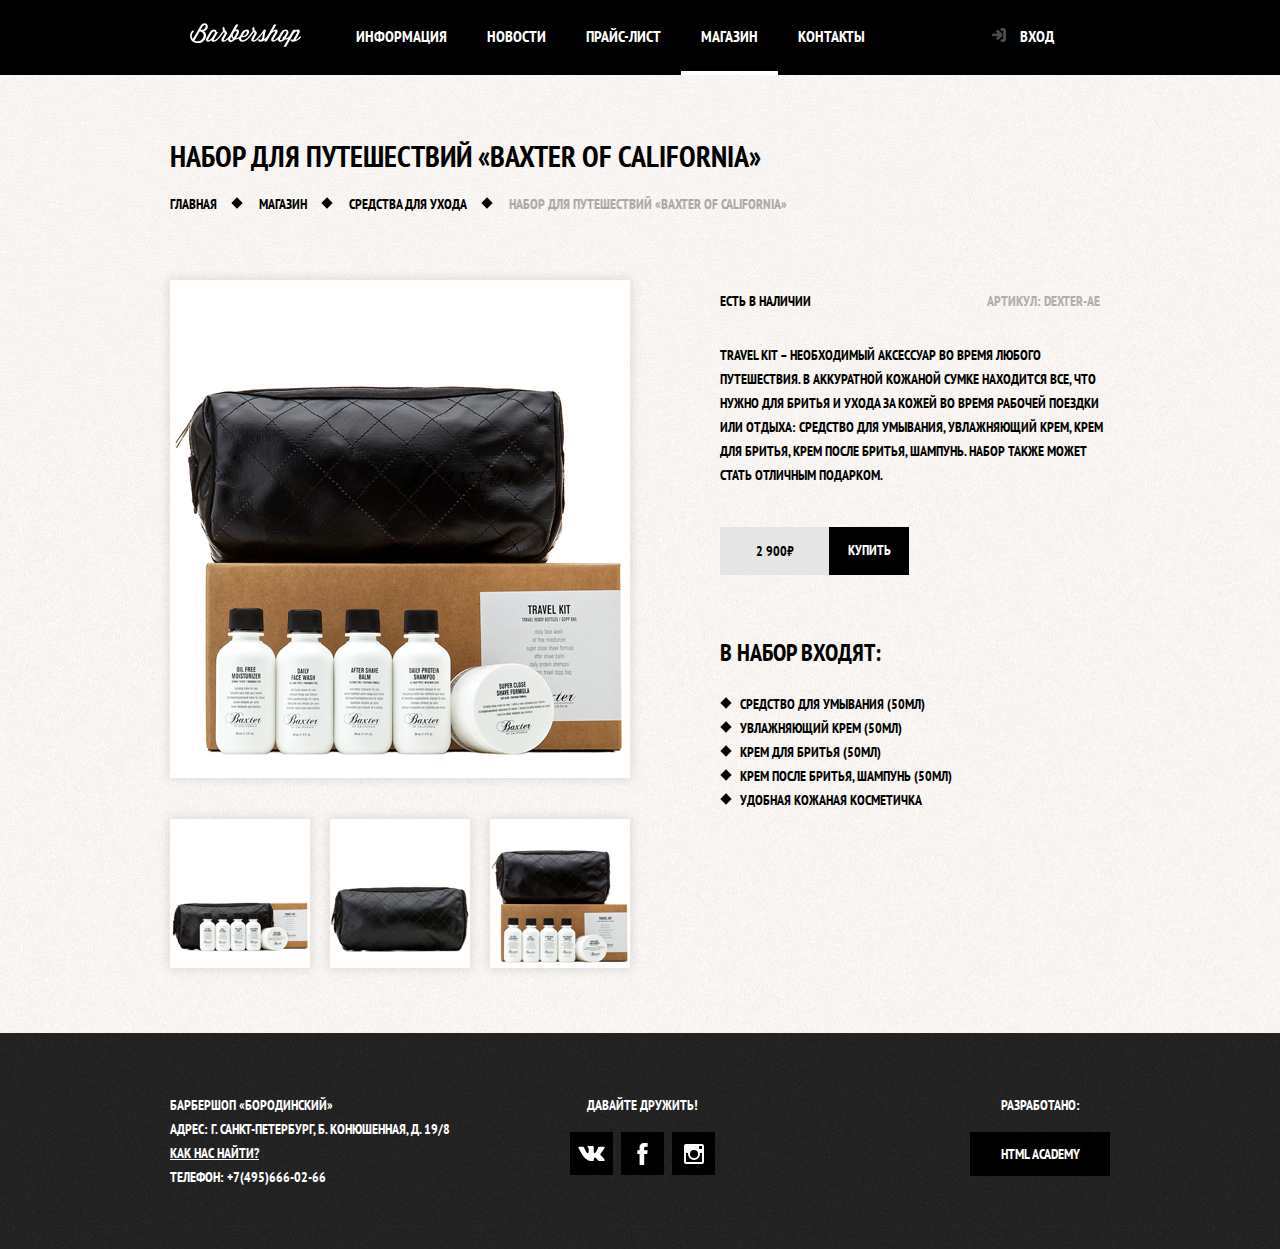
==== commit 3d5b25c8: "Стилизация декоративных элементов" ====
--- a/catalog-item.html
+++ b/catalog-item.html
@@ -22,7 +22,7 @@
           <li><a href="contacts.html">Контакты</a></li>
         </ul>
         <ul class="user-navigation">
-          <li><a href="">Вход</a></li>
+          <li><a class="login-link" href="login.html">Вход</a></li>
         </ul>
       </nav>
     </header>
@@ -37,7 +37,7 @@
       <div class="catalog-columns">
         <section class="item-photos">
           <h2 class="visually-hidden">Изображение товара</h2>
-          <p><img src="img/product-big.png" alt="Фото набора со всеми продуктами" width="460" height="498"></p>
+          <p><img class="item-photo-full" src="img/product-big.png" alt="Фото набора со всеми продуктами" width="460" height="498"></p>
           <ul class="item-photo-preview">
             <li><img src="img/product-small-1.png" alt="Фото набора поменьше 1" width="140" height="149"></li>
             <li><img src="img/product-small-2.png" alt="Фото набора поменьше 2" "140" height="149"></li>
@@ -46,8 +46,10 @@
         </section>
         <section class="item-info">
           <h2 class="visually-hidden">О товаре</h2>
-          <p class="item-availability">Есть в наличии</p>
-          <p class="item-article">Артикул: dexter-ae</p>
+          <div class="item-additional">
+            <p class="item-availability">Есть в наличии</p>
+            <p class="item-article">Артикул: dexter-ae</p>
+          </div>
           <p class="item-description">Travel Kit – необходимый аксессуар во время любого путешествия. В аккуратной кожаной сумке находится все, что нужно для бритья и ухода за кожей во время рабочей поездки или отдыха: средство для умывания, увлажняющий крем, крем для бритья, крем после бритья, шампунь. Набор также может стать отличным подарком.</p>
           <p class="item-price">
             <span>2 900₽</span>
@@ -75,15 +77,29 @@
         <div class="footer-social">
           <span>Давайте дружить!</span>
           <ul>
-            <li class="social-button social-button-vk"><a href="#">Вконтакте
-              <img src="img/vk.svg" alt="Барбершоп во Вконтакте" width="27" height="15">
-            </a></li>
-            <li class="social-button social-button-fb"><a href="#">Фейсбук
-              <img src="img/facebook.svg" alt="Барбершоп в Фэйсбук" width="11" height="22">
-            </a></li>
-            <li class="social-button social-button-inst"><a href="#">Инстаграм
-              <img src="img/instagram.svg" alt="Барбершоп в Инстаграм" width="20" height="20">
-            </a></li>
+            <li>
+              <a class="social-button" href="#"><span class="visually-hidden">Вконтакте</span>
+                <svg xmlns="http://www.w3.org/2000/svg" width="27" height="15" viewBox="0 0 26.14 14.91">
+                  <path d="M26 13.47l-.09-.17a13.55 13.55 0 0 0-2.6-3q-.87-.83-1.1-1.12A1 1 0 0 1 22 8a10.27 10.27 0 0 1 1.22-1.78l.88-1.16q2.35-3.13 2-4L26 .94a.8.8 0 0 0-.4-.22 2.14 2.14 0 0 0-.87 0h-3.92a.51.51 0 0 0-.27 0h-.3a.6.6 0 0 0-.15.14.93.93 0 0 0-.14.24 22.22 22.22 0 0 1-1.46 3.06q-.5.84-.93 1.46a7 7 0 0 1-.71.91 4.94 4.94 0 0 1-.52.47q-.23.18-.35.15l-.23-.05a.9.9 0 0 1-.31-.33 1.49 1.49 0 0 1-.16-.53v-.55-.65-.57-1.12-1-.75a3.14 3.14 0 0 0 0-.62 2.12 2.12 0 0 0-.14-.44.73.73 0 0 0-.28-.33 1.57 1.57 0 0 0-.46-.18A9 9 0 0 0 12.57 0a8.93 8.93 0 0 0-3.25.33 1.83 1.83 0 0 0-.52.41q-.25.3-.07.33a1.67 1.67 0 0 1 1.16.59l.08.16a2.6 2.6 0 0 1 .19.63 6.32 6.32 0 0 1 .12 1 10.59 10.59 0 0 1 0 1.7q-.07.71-.13 1.1a2.21 2.21 0 0 1-.18.64 2.69 2.69 0 0 1-.16.3l-.07.07a1 1 0 0 1-.37.07.86.86 0 0 1-.46-.19 3.27 3.27 0 0 1-.56-.52 7 7 0 0 1-.66-.93q-.37-.6-.76-1.42l-.22-.39q-.2-.38-.56-1.11t-.62-1.43A.9.9 0 0 0 5.2.9h-.07a.93.93 0 0 0-.22-.16A1.44 1.44 0 0 0 4.6.65L.87.68A1 1 0 0 0 .1.94L0 1a.44.44 0 0 0 0 .22 1.08 1.08 0 0 0 .08.37Q.9 3.53 1.86 5.31t1.66 2.87Q4.23 9.27 5 10.24t1 1.24l.37.41.34.33a8.06 8.06 0 0 0 1 .78 16.34 16.34 0 0 0 1.4.9 7.6 7.6 0 0 0 1.79.72 6.19 6.19 0 0 0 2 .22h1.57a1.08 1.08 0 0 0 .72-.3l.05-.07a.9.9 0 0 0 .1-.25 1.38 1.38 0 0 0 0-.37 4.48 4.48 0 0 1 .09-1.05 2.77 2.77 0 0 1 .23-.71 1.74 1.74 0 0 1 .29-.4 1.19 1.19 0 0 1 .23-.2h.11a.86.86 0 0 1 .77.21 4.52 4.52 0 0 1 .83.79q.39.47.93 1.05a6.41 6.41 0 0 0 1 .87l.27.16a3.31 3.31 0 0 0 .71.3 1.53 1.53 0 0 0 .76.07l3.48-.05a1.58 1.58 0 0 0 .8-.17.68.68 0 0 0 .34-.37 1.06 1.06 0 0 0 0-.46 1.71 1.71 0 0 0-.1-.36z" fill="#fff">
+                  </path>
+                </svg>
+              </a>
+            </li>
+            <li>
+              <a class="social-button" href="#"><span class="visually-hidden">Фейсбук</span>
+                <svg xmlns="http://www.w3.org/2000/svg" width="19" height="22" viewBox="0 0 10.15 21.74">
+                  <path d="M3.34 1.12A4.77 4.77 0 0 1 6.53 0h3.61v3.81H7.81a1.07 1.07 0 0 0-1.09.83v2.55h3.42c-.08 1.23-.24 2.45-.41 3.67h-3v10.87H2.21V10.86H0V7.21h2.19V3.66a3.83 3.83 0 0 1 1.15-2.54z" fill="#fff">
+                  </path>
+              </a>
+            </li>
+            <li>
+              <a class="social-button" href="#"><span class="visually-hidden">Инстаграм</span>
+                <svg xmlns="http://www.w3.org/2000/svg" width="20" height="20" viewBox="0 0 20 20">
+                  <path d="M18 0H2a2 2 0 0 0-2 2v16a2 2 0 0 0 2 2h16a2 2 0 0 0 2-2V2a2 2 0 0 0-2-2zm-8 6a4 4 0 1 1-4 4 4 4 0 0 1 4-4zM2.5 18a.47.47 0 0 1-.5-.5V9h2.1a3.4 3.4 0 0 0-.1 1 6 6 0 1 0 12 0 3.4 3.4 0 0 0-.1-1H18v8.5a.47.47 0 0 1-.5.5zM18 4.5a.47.47 0 0 1-.5.5h-2a.47.47 0 0 1-.5-.5v-2a.47.47 0 0 1 .5-.5h2a.47.47 0 0 1 .5.5z" fill="#fff">
+                  </path>
+                </svg>
+              </a>
+            </li>
           </ul>
         </div>
         <div class="footer-devs">
--- a/css/style.css
+++ b/css/style.css
@@ -15,20 +15,39 @@
   background-repeat: no-repeat;
 }
 
+a {
+  text-decoration: none;
+}
+
+img {
+  max-width: 100%;
+  height: auto;
+}
+
+.visually-hidden:not(:focus):not(:active),
+input[type="checkbox"].visually-hidden,
+input[type="radio"].visually-hidden {
+  position: absolute;
+
+  width: 1px;
+  height: 1px;
+  margin: -1px;
+  border: 0;
+  padding: 0;
+
+  white-space: nowrap;
+
+  clip-path: inset(100%);
+  clip: rect(0 0 0 0);
+  overflow: hidden;
+}
+
 .container {
   width: 940px;
   padding: 0 10px;
   margin: 0 auto;
 }
 
-.visually-hidden {
-  position: absolute;
-  clip: rect(0 0 0 0);
-  width: 1px;
-  height: 1px;
-  margin: -1px;
-}
-
 .inner-page {
   color: #000000;
 
@@ -43,6 +62,11 @@
 }
 
 .button {
+  display: inline-block;
+  padding: 10px 30px;
+  margin-right: 20px;
+  min-width: 80px;
+
   font: inherit;
 
   text-align: center;
@@ -60,6 +84,13 @@
   background-color: #663d15;
 }
 
+.button.disabled,
+.button:disabled {
+  cursor: default;
+  opacity: 0.5;
+  background-color: #000000;
+}
+
 .general-header-logo {
   padding: 23px 20px;
 }
@@ -78,14 +109,14 @@
 }
 
 .main-navigation-wrapper {
+  display: flex;
+  justify-content: space-between;
   margin-bottom: 60px;
-  display: flex;
-  justify-content: space-between;
-  min-height: 70px;
 }
 .site-navigation {
   width: 620px;
 }
+
 .user-navigation {
   width: 140px;
 }
@@ -98,12 +129,62 @@
 
 .site-navigation,
 .user-navigation {
+  display: flex;
+  flex-wrap: wrap;
+
   list-style: none;
 }
 
 .site-navigation a,
 .user-navigation a {
+  position: relative;
+
+  display: block;
+  padding: 26px 20px;
+  padding-bottom: 29px;
+
+  vertical-align: middle;
   color: #ffffff;
+}
+
+.site-navigation-current a::after{
+  content: "";
+
+  position: absolute;
+  bottom: 0;
+  left: 0;
+
+  width: 100%;
+  height: 4px;
+
+  background-color: #fff;
+}
+
+.user-navigation .login-link {
+  position: relative;
+  padding-left: 50px;
+}
+
+.user-navigation .login-link::before {
+  content:"";
+
+  position: absolute;
+  left: 21px;
+  top: 27px;
+  width: 16px;
+  height: 18px;
+
+  background-image: url("../img/login.svg");
+  background-repeat: no-repeat;
+  background-position: 0 0;
+
+  opacity: 0.3;
+}
+
+.login-link:hover::before,
+.login-link:focus::before,
+.login-link:active::before {
+  opacity: 1;
 }
 
 .site-navigation a:hover,
@@ -114,24 +195,50 @@
 }
 
 .features-list {
+  justify-content: space-between;
+  flex-wrap: wrap;
+  margin: 0;
+  padding: 0;
+  display: flex;
+  padding-bottom: 80px;
+
   list-style: none;
-  min-height: 170px;
-  margin: 0;
-  padding: 0;
-  display: flex;
-  justify-content: space-between;
-  padding-bottom: 80px;
 }
 
 .feature-item {
+  width: 300px;
+
   text-align: center;
-  width: 300px;
-  min-height: 170px;
 }
 
 .feature-item h3 {
+  position: relative;
+
+  margin: 0;
+  margin-bottom: 60px;
+
   font-size: 32px;
   line-height: 40px;
+}
+
+.feature-item h3::after {
+  content: "";
+
+  position: absolute;
+  top: 50px;
+  left: 50%;
+
+  margin-left: -10px;
+
+  transform: rotate(45deg);
+
+  width: 20px;
+  height: 20px;
+  background-color: #fff;
+}
+
+.feature-item p {
+  margin: 0 10px;
 }
 
 .index-column {
@@ -143,73 +250,199 @@
   color: #000000;
 
   background-color: #ffffff;
-  background-image: url("../img/pattern-light.jpg");
-  background-position: 0 0;
-  background-repeat: repeat;
+  background-image:
+    url("../img/line.png"),
+    url("../img/pattern-light.jpg");
+  background-position:
+    center,
+    0 0;
+  background-repeat:
+    no-repeat,
+    repeat;
 }
 
 .index-column h2 {
+  margin: 0;
+  margin-bottom: 27px;
+
   font-size: 32px;
   line-height: 40px;
 }
 
 .news {
-  min-height: 135px;
   width: 380px;
 }
+
 .gallery {
-  min-height: 135px;
   width: 300px;
 }
+
 .contacts {
-  min-height: 135px;
   width: 380px;
 }
 
 .appointment {
-  min-height: 135px;
   width: 300px;
 }
 
 .news-list {
+  margin: 0;
+  padding: 0;
+  margin-bottom: 30px;
+
   list-style: none;
+}
+
+.news-item {
+  margin: 0;
+  padding: 0;
+  margin-bottom: 30px;
+}
+
+.news-item p {
+  margin: 0;
 }
 
 .news-item time {
   text-transform: none;
 }
 
+.gallery-wrapper {
+  position: relative;
+  height: 260px;
+}
+
 .gallery-content {
+  height: 164px;
+  margin: 0;
+
   background-color: #e5e5e5;
   border: 7px solid #ffffff;
 }
 
-.appointment-info input {
+.gallery-content img {
+  width: 286px;
+  height: 164px;
+}
+
+.gallery-button {
+  box-sizing: border-box;
+  position: absolute;
+  bottom: 0;
+
+  width: 140px;
+  margin: 0;
+}
+
+.gallery-button-back {
+  left: 0;
+}
+
+.gallery-button-next {
+  right: 0;
+}
+
+.contacts p {
+  margin: 0;
+  margin-bottom: 30px;
+}
+
+.appointment-form {
+  display: flex;
+  flex-wrap: wrap;
+  justify-content: space-between;
+}
+
+.appointment-info {
+  margin: 0;
+  margin-bottom: 15px;
+}
+
+.appointment-item input {
+  box-sizing: border-box;
+  width: 140px;
+  padding-top: 8px;
+  padding-left: 15px;
+  padding-right: 15px;
+  padding-bottom: 7px;
+
   font: inherit;
 
   background-color: transparent;
   border: 2px solid #000000;
 }
 
+.appointment-item {
+  width: 140px;
+  margin: 0;
+  margin-bottom: 10px;
+}
+
+.appointment-item label {
+  display: block;
+  margin: 0;
+  margin-bottom: 9px;
+  margin-left: 15px;
+}
+
 .appointment-item input:focus {
   border-color: #663d15;
 }
 
+.appointment .button {
+  display: block;
+  width: 100%;
+  margin-top: 10px;
+  margin-right: 0;
+}
+
 .page-title {
+  margin: 0;
+  margin-bottom: 15px;
+  padding: 0;
+
   font-size: 30px;
   line-height: 42px;
-  margin: 0;
-  margin-bottom: 15px;
-  padding: 0;
-  min-height: 42px;
 }
 
 .breadcrumbs {
+  display: flex;
+  flex-wrap: wrap;
+  justify-content: flex-start;
+  padding: 0;
+  margin: 0;
+  margin-bottom: 50px;
+
   list-style: none;
-  padding: 0;
-  margin: 0;
-  margin-bottom: 50px;
-  min-height: 24px;
+}
+
+.breadcrumbs li {
+  position: relative;
+
+  margin-right: 42px;
+}
+
+.breadcrumbs li:last-child {
+  margin-right: 0;
+}
+
+.breadcrumbs li::after {
+  content: "";
+
+  position: absolute;
+  right: -24px;
+  top: 7px;
+
+  width: 8px;
+  height: 8px;
+
+  transform: rotate(45deg);
+
+  background-color: #000;
+}
+
+.breadcrumbs-current::after {
+  display: none;
 }
 
 .breadcrumbs a {
@@ -232,21 +465,102 @@
 
 .filters {
   width: 180px;
-  min-height: 687px;
 }
 
 .filters fieldset {
   border: none;
+  margin: 0;
+  padding: 0;
+  margin-bottom: 30px;
+}
+
+.filter fieldset:first-child {
+  margin-bottom: 35px;
 }
 
 .filters legend {
+  margin-bottom: 30px;
+
   font-size: 24px;
   line-height: 30px;
 }
 
 .filters ul {
+  margin: 0;
+  padding: 0;
+
   list-style: none;
   line-height: 18px;
+}
+
+.filter-option {
+  margin-bottom: 19px;
+  margin-left: 43px;
+}
+
+.filter-option label {
+  position: relative;
+
+  display: block;
+
+  cursor: pointer;
+  user-select: none;
+}
+
+.filter-input-checkbox + label::before {
+  content: "";
+
+  position: absolute;
+  left: -43px;
+  top: 0;
+
+  width: 16px;
+  height: 16px;
+
+  border: 2px solid #000000;
+}
+
+.filter-input-checkbox:checked + label::after {
+  content: "";
+
+  position: absolute;
+  left: -39px;
+  top:4px;
+
+  width: 12px;
+  height: 12px;
+
+  background-image: url("../img/cross.svg");
+  background-repeat: no-repeat;
+  background-position: 0 0;
+}
+
+.filter-input-radio + label::before {
+  content: "";
+
+  position: absolute;
+  left: -43px;
+  top: 0;
+
+  width: 16px;
+  height: 16px;
+
+  border: 2px solid #000000;
+  border-radius: 50%;
+}
+
+.filter-input-radio:checked + label::after {
+  content: "";
+
+  position: absolute;
+  left: -39px;
+  top:4px;
+
+  width: 12px;
+  height: 12px;
+
+  background-color: #000;
+  border-radius: 50%;
 }
 
 .filter-input:hover + label,
@@ -262,26 +576,29 @@
 
 .items {
   width: 700px;
-  min-height: 687px;
-  margin-left: 50px;
 }
 
 .item-list {
+  display: flex;
+  flex-wrap: wrap;
+  padding: 0;
+  margin: 0;
+  margin-bottom: 25px;
+
   list-style: none;
-  display: flex;
-  flex-wrap: wrap;
-  justify-content: space-between;
-  padding: 0;
-  margin: 0;
-  margin-bottom: 25px;
 }
 
 .item-card {
+  width: 220px;
+  margin-right: 20px;
+  margin-bottom: 20px;
+
   background-color: #f8f8f8;
   box-shadow: 0 0 10px rgba(0, 0, 0, 0.1);
-  width: 220px;
-  min-height: 285px;
-  margin-bottom: 20px;
+}
+
+.item-card:nth-child(3n) {
+  margin-right: 0;
 }
 
 .item-card:hover {
@@ -289,39 +606,85 @@
 }
 
 .item-card a {
+  display: flex;
+  flex-direction: column;
+
   color: #000000;
 }
 
 .item-card h3 {
+  order: 1;
+  margin-top: 17px;
+  margin-bottom: 12px;
+  margin-left: 16px;
+  margin-right: 15px;
+
   font-size: 14px;
   line-height: 18px;
 }
 
 .item-class {
+  display: block;
+
   text-transform: none;
 }
 
-.item-price span {
+.item-pic {
+  width: 220px;
+  height: 165px;
+  margin: 0;
+}
+
+.item-price {
+  display: flex;
+  margin: 15px;
+  margin-top: 0;
+}
+
+.item-price b {
+  width: 109px;
+  box-sizing: border-box;
+  padding: 13px 24px 11px;
+
   font-size: 14px;
+  line-height: 18px;
+  text-align: center;
+
+  background-color: #e5e5e5;
+}
+
+.item-price .button {
+  box-sizing: border-box;
+  width: 80px;
+  padding: 13px 18px 11px;
+  margin-right: 0;
+
   line-height: 20px;
-  text-align: center;
-
-  background-color: #e5e5e5;
-}
-
-.item-price .button {
   color: #ffffff;
-  line-height: 20px;
 }
 
 .pagination-list {
+  display: flex;
+  flex-wrap: wrap;
+
+  padding: 0;
+  margin: 0;
+
   list-style: none;
-  padding: 0;
-  margin: 0;
-  min-height: 47px;
+}
+
+.pagination-item {
+  margin-right: 5px;
+}
+
+.pagination-item:last-child {
+  margin-right: 0;
 }
 
 .pagination-item a{
+  display: block;
+  padding: 10px 19px;
+
   color: #ffffff;
 
   background-color: #000000;
@@ -348,20 +711,45 @@
 }
 
 .item-photo-preview {
+  display: flex;
+  justify-content: space-between;
+  flex-wrap: wrap;
+  padding: 0;
+  margin: 0;
+
   list-style: none;
 }
 
-.item-photos {
+.item-photo-preview li {
+  width: 140px;
+  height: 149px;
+}
+
+.item-photo-full {
   width: 460px;
-  min-height: 677px;
-}
+  height: 498px;
+  margin: 0;
+  margin-bottom: 20px;
+}
+
 .item-photos img {
   box-shadow: 0 0 10px 2px rgba(0, 0, 0, 0.1);
 }
 
 .item-info {
   width: 390px;
-  min-height: 667px;
+  padding-top: 23px;
+}
+
+.item-additional {
+  display: flex;
+  justify-content: space-between;
+  margin-bottom: 30px;
+  padding-right: 10px;
+}
+
+.item-additional p {
+  width: 200px;
 }
 
 .item-article {
@@ -369,16 +757,67 @@
   color: #aeaeae;
 }
 
+.item-info p {
+  margin: 0;
+}
+
+.item-info .item-description {
+  margin-bottom: 40px;
+}
+
 .item-info h3 {
   font-size: 24px;
   line-height: 30px;
 }
 
+.item-info .item-price {
+  display: flex;
+  margin-bottom: 63px;
+}
+
+.item-price span {
+  width: 109px;
+  padding: 14px 30px;
+  box-sizing: border-box;
+
+  line-height: 20px;
+  text-align: center;
+
+  background-color: #e5e5e5;
+}
+
+.item-price .product {
+  padding-left: 17px;
+  padding-right: 17px;
+}
 .item-info ul {
+  margin: 0;
+  padding: 0;
   list-style: none;
 }
 
+.item-info li {
+  position: relative;
+
+  padding-left: 20px;
+}
+
+.item-info li::before {
+  content:"";
+
+  position: absolute;
+  left: 2px;
+  top: 7px;
+
+  width: 8px;
+  height: 8px;
+  transform: rotate(45deg);
+
+  background-color: #000;
+}
+
 .price-slogan {
+  position: relative;
   display: block;
   font-size: 48px;
   line-height: 48px;
@@ -386,7 +825,34 @@
   margin-bottom: 70px;
 }
 
-.use-products h2{
+.price-slogan::before,
+.price-slogan::after {
+  content: "";
+
+  position: absolute;
+  top: 22px;
+
+  width: 160px;
+  height: 2px;
+
+  background-color: #000;
+}
+
+.price-slogan::before {
+  left: 0;
+}
+
+.price-slogan::after {
+  right: 0;
+}
+
+.use-products h2,
+.our-price h2,
+.short-about-us h2 {
+  margin: 0;
+  padding: 0;
+  margin-bottom: 37px;
+
   font-size: 24px;
   line-height: 30px;
 }
@@ -397,39 +863,59 @@
   list-style: none;
 }
 
-.our-price h2 {
-  font-size: 24px;
-  line-height: 30px;
-}
-
-.our-price table {
+.use-products li {
+  margin-bottom: 20px;
+  padding-left: 20px;
+  position: relative;
+}
+
+.use-products li::before {
+  content:"";
+
+  position: absolute;
+  left: 2px;
+  top: 7px;
+
+  width: 8px;
+  height: 8px;
+  transform: rotate(45deg);
+
+  background-color: #000;
+}
+
+.price-table {
   border-collapse: collapse;
 }
 
-.our-price td {
+.price-table td {
+  width: 230px;
+  box-sizing: border-box;
+
+  margin: 0;
+  padding: 13px 0 11px 17px;
+
   border: 2px solid #000000;
   border-collapse: collapse;
 
   background-color: #f9f6f3;
 }
 
-.short-about-us h2 {
-  font-size: 24px;
-  line-height: 30px;
+.price-table td:nth-child(2) {
+  text-align: center;
 }
 
 .use-products {
   width: 400px;
-  min-height: 215px;
   margin-bottom: 60px;
 }
 .our-price {
   width: 460px;
-  min-height: 215px;
   margin-bottom: 60px;
 }
 
 .about-us-info {
+  margin: 0;
+  padding: 0;
   width: 390px;
   height: 95px;
   margin-right: 90px;
@@ -442,7 +928,6 @@
 .general-footer {
   margin-top: 65px;
   padding: 60px 0;
-  min-height: 180px;
 
   color: #ffffff;
 
@@ -458,7 +943,6 @@
 
 .footer-contacts {
   margin: 0;
-  min-height: 100px;
   width: 320px;
   margin-right: 80px;
 }
@@ -473,27 +957,57 @@
 }
 
 .footer-social {
-  min-height: 100px;
-  width: 140px;
+  width: 145px;
 
   text-align: center;
 }
 
 .footer-social ul {
+  display: flex;
+  flex-wrap: wrap;
+  justify-content: space-between;
+  margin: 0 auto;
+  padding: 0;
+
   list-style: none;
 }
 
-.social-button a {
-  color: #ffffff;
+.social-button {
+  display: flex;
+  align-items: center;
+  justify-content: center;
+  width: 43px;
+  height: 43px;
+
+  background-color: #000000;
+}
+
+.social-button:hover,
+.social-button:focus {
+  background-color: #fff;
+}
+
+.social-button:hover path,
+.social-button:focus path {
+  fill: #000;
+}
+
+.footer-social span,
+.footer-devs span {
+  display: block;
+  margin-bottom: 15px;
 }
 
 .footer-devs {
   margin: 0;
-  min-height: 100px;
-  width: 140px;
   margin-left: auto;
 
   text-align: center;
+}
+
+.footer-devs .button {
+  display: block;
+  margin-right: 0;
 }
 
 .footer-devs .button:hover,
